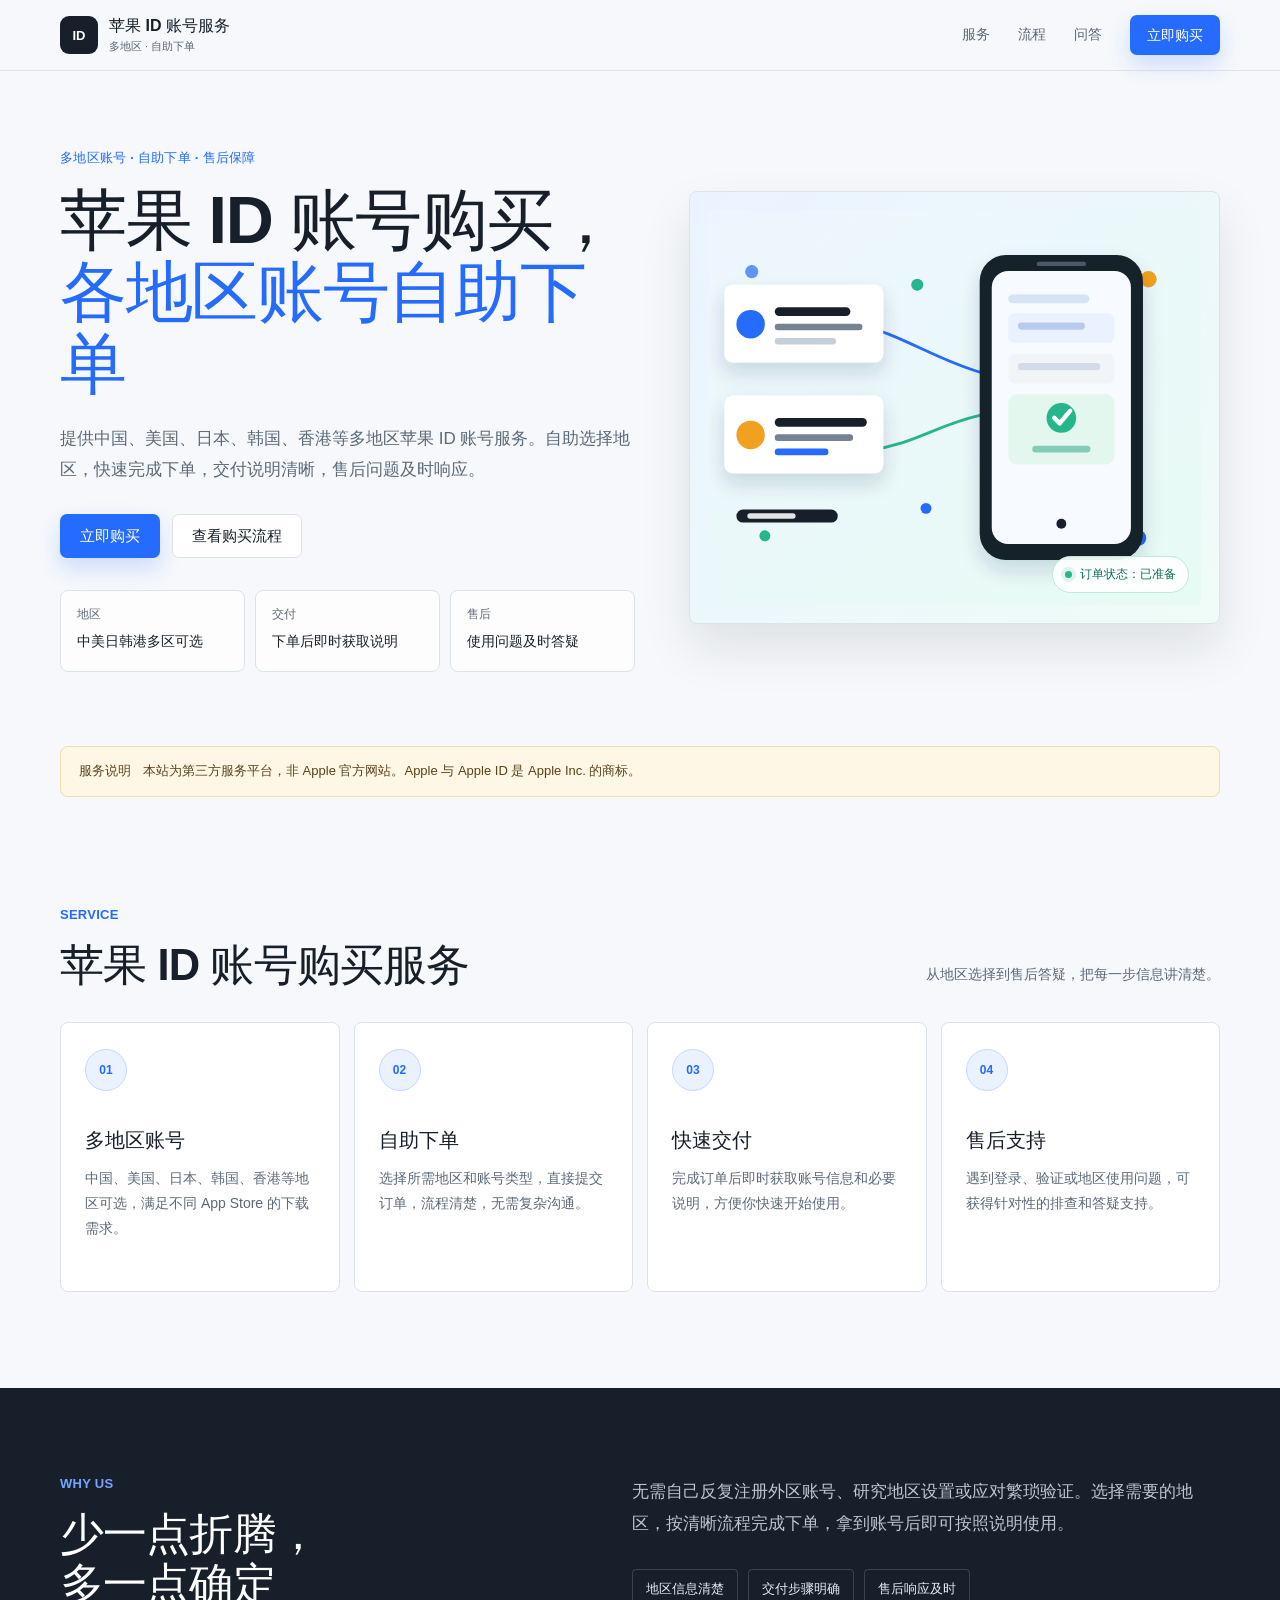
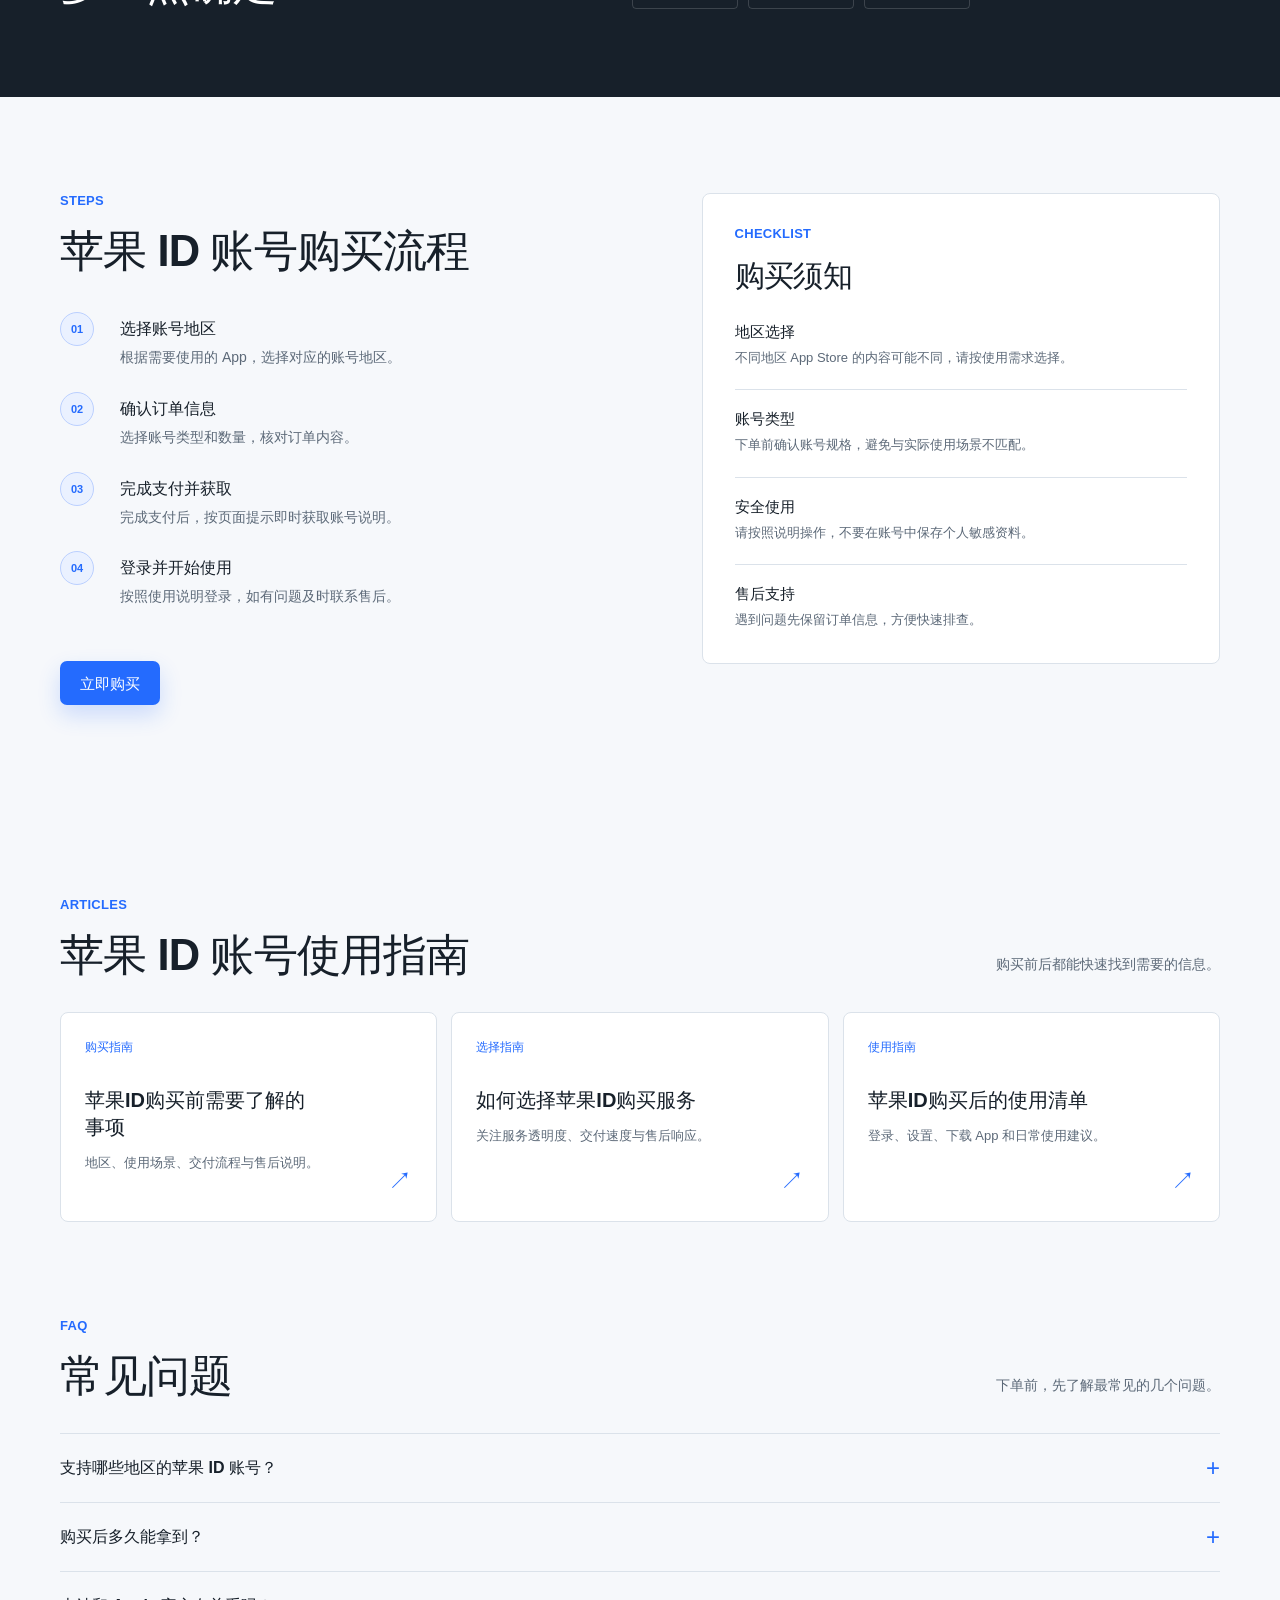
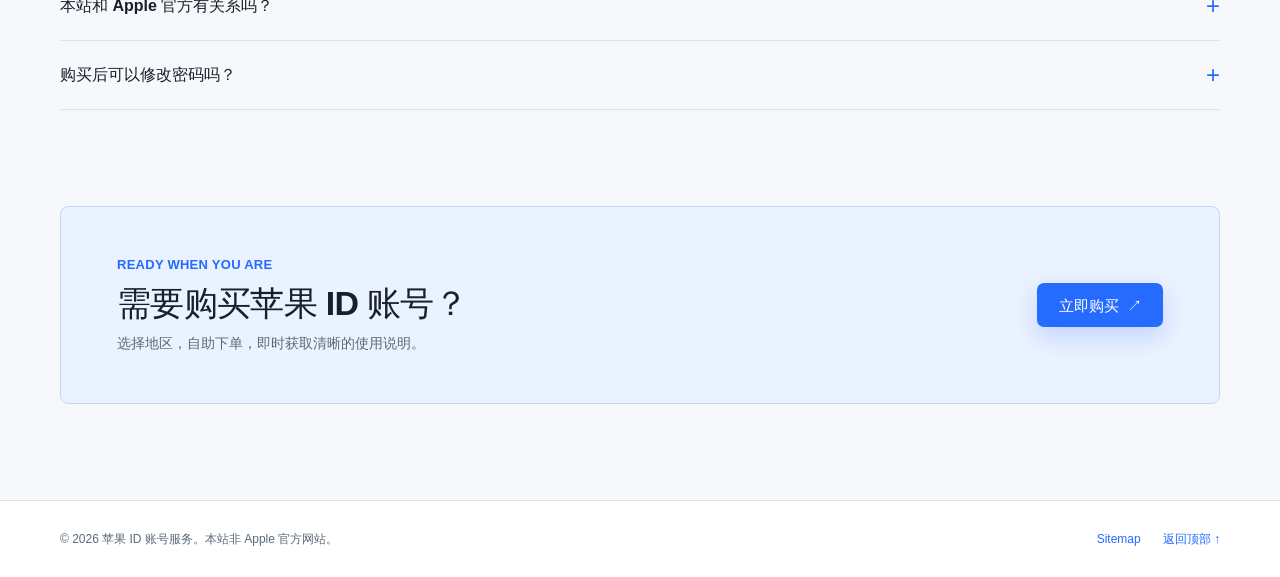
==== index.html @ 0e6da053 "Add files via upload" ====
<!doctype html>
<html lang="zh-CN">
  <head>
    <meta charset="utf-8">
    <meta name="viewport" content="width=device-width, initial-scale=1">
    <meta name="description" content="苹果ID账号购买服务，提供美国、日本、韩国、香港等国外苹果ID与 apple id 账号、IOS账号购买，支持多地区自助下单、快速交付与售后说明。">
    <meta name="subtitle" content="多地区国外苹果ID与IOS账号自助购买服务">
    <meta name="keywords" content="苹果ID账号, apple id, IOS账号, 购买, 国外苹果ID">
    <meta property="og:title" content="苹果ID账号购买">
    <meta property="og:description" content="多地区国外苹果ID与IOS账号自助购买服务，支持苹果ID账号购买、快速交付与售后说明。">
    <meta property="og:type" content="website">
    <meta name="theme-color" content="#f6f8fb">
    <title>苹果ID账号购买</title>
    <link rel="stylesheet" href="styles.css">
  </head>
  <body>
    <a class="skip-link" href="#main-content">跳转到主要内容</a>

    <header class="site-header">
      <div class="container header-inner">
        <a class="brand" href="./" aria-label="苹果 ID 账号服务首页">
          <span class="brand-mark" aria-hidden="true">ID</span>
          <span class="brand-copy">
            <strong>苹果 ID 账号服务</strong>
            <small>多地区 · 自助下单</small>
          </span>
        </a>
        <nav class="main-nav" aria-label="主导航">
          <a href="#service">服务</a>
          <a href="#guide">流程</a>
          <a href="#faq">问答</a>
          <a class="button button-small button-primary purchase-link" data-purchase-link href="https://example.com/">立即购买</a>
        </nav>
      </div>
    </header>

    <main id="main-content">
      <section class="hero container" aria-labelledby="hero-title">
        <div class="hero-copy">
          <p class="eyebrow">多地区账号 · 自助下单 · 售后保障</p>
          <h1 id="hero-title">苹果 ID 账号购买，<br><span>各地区账号自助下单</span></h1>
          <p class="hero-description">提供中国、美国、日本、韩国、香港等多地区苹果 ID 账号服务。自助选择地区，快速完成下单，交付说明清晰，售后问题及时响应。</p>
          <div class="hero-actions">
            <a class="button button-primary purchase-link" data-purchase-link href="https://example.com/">立即购买</a>
            <a class="button button-secondary" href="#guide">查看购买流程</a>
          </div>
          <dl class="hero-stats" aria-label="服务特点">
            <div>
              <dt>地区</dt>
              <dd>中美日韩港多区可选</dd>
            </div>
            <div>
              <dt>交付</dt>
              <dd>下单后即时获取说明</dd>
            </div>
            <div>
              <dt>售后</dt>
              <dd>使用问题及时答疑</dd>
            </div>
          </dl>
        </div>
        <div class="hero-visual" aria-label="地区选择与账号交付示意图" role="img">
          <img src="assets/hero-service.svg" alt="手机界面与多地区账号服务卡片示意图">
          <span class="visual-caption"><span class="status-dot"></span>订单状态：已准备</span>
        </div>
      </section>

      <div class="notice-wrap container">
        <p class="notice"><strong>服务说明</strong><span>本站为第三方服务平台，非 Apple 官方网站。Apple 与 Apple ID 是 Apple Inc. 的商标。</span></p>
      </div>

      <section class="section container" id="service" aria-labelledby="service-title">
        <div class="section-heading">
          <div>
            <p class="section-kicker">SERVICE</p>
            <h2 id="service-title">苹果 ID 账号购买服务</h2>
          </div>
          <p>从地区选择到售后答疑，把每一步信息讲清楚。</p>
        </div>
        <div class="service-grid">
          <article class="service-card">
            <div class="card-icon" aria-hidden="true">01</div>
            <h3>多地区账号</h3>
            <p>中国、美国、日本、韩国、香港等地区可选，满足不同 App Store 的下载需求。</p>
          </article>
          <article class="service-card">
            <div class="card-icon" aria-hidden="true">02</div>
            <h3>自助下单</h3>
            <p>选择所需地区和账号类型，直接提交订单，流程清楚，无需复杂沟通。</p>
          </article>
          <article class="service-card">
            <div class="card-icon" aria-hidden="true">03</div>
            <h3>快速交付</h3>
            <p>完成订单后即时获取账号信息和必要说明，方便你快速开始使用。</p>
          </article>
          <article class="service-card">
            <div class="card-icon" aria-hidden="true">04</div>
            <h3>售后支持</h3>
            <p>遇到登录、验证或地区使用问题，可获得针对性的排查和答疑支持。</p>
          </article>
        </div>
      </section>

      <section class="value-band" aria-labelledby="value-title">
        <div class="container value-grid">
          <div>
            <p class="section-kicker">WHY US</p>
            <h2 id="value-title">少一点折腾，<br>多一点确定</h2>
          </div>
          <div class="value-copy">
            <p>无需自己反复注册外区账号、研究地区设置或应对繁琐验证。选择需要的地区，按清晰流程完成下单，拿到账号后即可按照说明使用。</p>
            <div class="value-points">
              <span>地区信息清楚</span>
              <span>交付步骤明确</span>
              <span>售后响应及时</span>
            </div>
          </div>
        </div>
      </section>

      <section class="section container two-column" id="guide" aria-labelledby="guide-title">
        <div class="guide-content">
          <p class="section-kicker">STEPS</p>
          <h2 id="guide-title">苹果 ID 账号购买流程</h2>
          <ol class="steps-list">
            <li><span>01</span><div><strong>选择账号地区</strong><p>根据需要使用的 App，选择对应的账号地区。</p></div></li>
            <li><span>02</span><div><strong>确认订单信息</strong><p>选择账号类型和数量，核对订单内容。</p></div></li>
            <li><span>03</span><div><strong>完成支付并获取</strong><p>完成支付后，按页面提示即时获取账号说明。</p></div></li>
            <li><span>04</span><div><strong>登录并开始使用</strong><p>按照使用说明登录，如有问题及时联系售后。</p></div></li>
          </ol>
          <a class="button button-primary purchase-link" data-purchase-link href="https://example.com/">立即购买</a>
        </div>
        <aside class="info-panel" aria-labelledby="notice-title">
          <p class="section-kicker">CHECKLIST</p>
          <h2 id="notice-title">购买须知</h2>
          <ul class="checklist">
            <li><strong>地区选择</strong><span>不同地区 App Store 的内容可能不同，请按使用需求选择。</span></li>
            <li><strong>账号类型</strong><span>下单前确认账号规格，避免与实际使用场景不匹配。</span></li>
            <li><strong>安全使用</strong><span>请按照说明操作，不要在账号中保存个人敏感资料。</span></li>
            <li><strong>售后支持</strong><span>遇到问题先保留订单信息，方便快速排查。</span></li>
          </ul>
        </aside>
      </section>

      <section class="section container" aria-labelledby="articles-title">
        <div class="section-heading compact-heading">
          <div>
            <p class="section-kicker">ARTICLES</p>
            <h2 id="articles-title">苹果 ID 账号使用指南</h2>
          </div>
          <p>购买前后都能快速找到需要的信息。</p>
        </div>
        <div class="article-grid">
          <a class="article-card" href="articles/apple-id-buying-guide.html"><span>购买指南</span><h3>苹果ID购买前需要了解的事项</h3><p>地区、使用场景、交付流程与售后说明。</p><b aria-hidden="true">↗</b></a>
          <a class="article-card" href="articles/how-to-choose-apple-id-service.html"><span>选择指南</span><h3>如何选择苹果ID购买服务</h3><p>关注服务透明度、交付速度与售后响应。</p><b aria-hidden="true">↗</b></a>
          <a class="article-card" href="articles/apple-id-after-purchase-checklist.html"><span>使用指南</span><h3>苹果ID购买后的使用清单</h3><p>登录、设置、下载 App 和日常使用建议。</p><b aria-hidden="true">↗</b></a>
        </div>
      </section>

      <section class="section container faq-section" id="faq" aria-labelledby="faq-title">
        <div class="section-heading compact-heading">
          <div>
            <p class="section-kicker">FAQ</p>
            <h2 id="faq-title">常见问题</h2>
          </div>
          <p>下单前，先了解最常见的几个问题。</p>
        </div>
        <div class="faq-list">
          <details><summary>支持哪些地区的苹果 ID 账号？<span aria-hidden="true">+</span></summary><p>首版服务覆盖中国、美国、日本、韩国、香港等常见地区，具体可选项以购买页面为准。</p></details>
          <details><summary>购买后多久能拿到？<span aria-hidden="true">+</span></summary><p>完成订单后会按页面提示即时获取账号信息和使用说明。</p></details>
          <details><summary>本站和 Apple 官方有关系吗？<span aria-hidden="true">+</span></summary><p>本站是独立的第三方服务平台，与 Apple Inc. 没有隶属、授权或合作关系。</p></details>
          <details><summary>购买后可以修改密码吗？<span aria-hidden="true">+</span></summary><p>请先查看订单附带的使用说明；涉及账号安全的操作建议在确认规则后进行。</p></details>
        </div>
      </section>

      <section class="cta-section container" aria-labelledby="cta-title">
        <div>
          <p class="section-kicker">READY WHEN YOU ARE</p>
          <h2 id="cta-title">需要购买苹果 ID 账号？</h2>
          <p>选择地区，自助下单，即时获取清晰的使用说明。</p>
        </div>
        <a class="button button-primary purchase-link" data-purchase-link href="https://example.com/">立即购买 <span aria-hidden="true">↗</span></a>
      </section>
    </main>

    <footer class="site-footer">
      <div class="container footer-inner">
        <p>© 2026 苹果 ID 账号服务。本站非 Apple 官方网站。</p>
        <div class="footer-links">
          <a href="sitemap.xml" target="_blank" rel="noopener noreferrer">Sitemap</a>
          <a href="#main-content">返回顶部 ↑</a>
        </div>
      </div>
    </footer>

    <script src="script.js" defer></script>
  </body>
</html>
---- styles.css ----
:root {
  --ink: #17202a;
  --muted: #5c6978;
  --soft: #f6f8fb;
  --paper: #ffffff;
  --line: #dbe2ea;
  --blue: #246bfe;
  --blue-dark: #1655db;
  --blue-soft: #eaf1ff;
  --green: #25b78b;
  --gold-soft: #fff7e6;
  --max-width: 1160px;
  --radius: 8px;
  color: var(--ink);
  background: var(--soft);
  font-family: "PingFang SC", "Microsoft YaHei", "Noto Sans CJK SC", Arial, sans-serif;
  font-synthesis: none;
  text-rendering: optimizeLegibility;
}

* { box-sizing: border-box; }
html { scroll-behavior: smooth; }
body { margin: 0; min-width: 320px; background: var(--soft); }
body, button, a { -webkit-font-smoothing: antialiased; }
a { color: inherit; text-decoration: none; }
img { display: block; max-width: 100%; }
.container { width: min(calc(100% - 48px), var(--max-width)); margin-inline: auto; }
.skip-link { position: fixed; left: 16px; top: -60px; z-index: 20; padding: 10px 14px; color: #fff; background: var(--ink); border-radius: 4px; }
.skip-link:focus { top: 16px; }

.site-header { position: sticky; top: 0; z-index: 10; border-bottom: 1px solid rgba(219, 226, 234, .86); background: rgba(246, 248, 251, .92); backdrop-filter: blur(12px); }
.header-inner { display: flex; min-height: 70px; align-items: center; justify-content: space-between; gap: 28px; }
.brand { display: inline-flex; align-items: center; gap: 11px; }
.brand-mark { display: grid; width: 38px; height: 38px; place-items: center; color: #fff; background: var(--ink); border-radius: 9px; font-size: 13px; font-weight: 800; letter-spacing: 0; }
.brand-copy { display: grid; gap: 2px; }
.brand-copy strong { font-size: 16px; letter-spacing: 0; }
.brand-copy small { color: var(--muted); font-size: 11px; }
.main-nav { display: flex; align-items: center; gap: 28px; color: var(--muted); font-size: 14px; }
.main-nav a:not(.button) { transition: color .2s ease; }
.main-nav a:not(.button):hover, .main-nav a:not(.button):focus-visible { color: var(--blue); }

.button { display: inline-flex; min-height: 44px; align-items: center; justify-content: center; gap: 8px; padding: 0 19px; border: 1px solid transparent; border-radius: 7px; font-size: 15px; font-weight: 700; line-height: 1; transition: transform .2s ease, background .2s ease, box-shadow .2s ease; }
.button:hover { transform: translateY(-2px); }
.button:focus-visible, a:focus-visible, summary:focus-visible { outline: 3px solid rgba(36, 107, 254, .32); outline-offset: 3px; }
.button-primary { color: #fff; background: var(--blue); box-shadow: 0 10px 22px rgba(36, 107, 254, .2); }
.button-primary:hover { background: var(--blue-dark); box-shadow: 0 12px 24px rgba(36, 107, 254, .28); }
.button-secondary { color: var(--ink); border-color: var(--line); background: var(--paper); }
.button-secondary:hover { border-color: #b9c6d6; background: #fbfcfe; }
.button-small { min-height: 40px; padding-inline: 16px; font-size: 14px; }

.hero { display: grid; min-height: 675px; grid-template-columns: minmax(0, 1.04fr) minmax(420px, .96fr); align-items: center; gap: 54px; padding-top: 70px; padding-bottom: 72px; }
.hero-copy { padding-top: 6px; }
.eyebrow, .section-kicker { margin: 0 0 18px; color: var(--blue); font-size: 13px; font-weight: 800; letter-spacing: .02em; }
h1, h2, h3, p { margin-top: 0; }
h1 { max-width: 650px; margin-bottom: 22px; font-size: clamp(42px, 5.2vw, 70px); letter-spacing: -.02em; line-height: 1.08; }
h1 span { color: var(--blue); }
.hero-description { max-width: 590px; margin-bottom: 28px; color: var(--muted); font-size: 17px; line-height: 1.85; }
.hero-actions { display: flex; flex-wrap: wrap; gap: 12px; margin-bottom: 32px; }
.hero-stats { display: grid; grid-template-columns: repeat(3, minmax(0, 1fr)); gap: 10px; margin: 0; }
.hero-stats > div { min-height: 82px; padding: 15px 16px; border: 1px solid var(--line); border-radius: var(--radius); background: rgba(255,255,255,.8); }
.hero-stats dt { margin-bottom: 8px; color: var(--muted); font-size: 12px; }
.hero-stats dd { margin: 0; font-size: 14px; font-weight: 700; line-height: 1.45; }
.hero-visual { position: relative; align-self: center; padding: 18px; border: 1px solid var(--line); border-radius: var(--radius); background: linear-gradient(135deg, #eaf3ff, #effcf7); box-shadow: 0 24px 50px rgba(23, 32, 42, .1); }
.hero-visual img { width: 100%; aspect-ratio: 1.25; object-fit: cover; border-radius: 4px; }
.visual-caption { position: absolute; right: 30px; bottom: 30px; display: inline-flex; align-items: center; gap: 8px; padding: 9px 12px; color: #0d6d55; border: 1px solid #bde9d9; border-radius: 999px; background: rgba(255,255,255,.92); font-size: 12px; font-weight: 700; }
.status-dot { width: 7px; height: 7px; border-radius: 50%; background: var(--green); box-shadow: 0 0 0 4px rgba(37,183,139,.14); }

.notice-wrap { padding-bottom: 14px; }
.notice { display: flex; align-items: center; gap: 12px; margin: 0; padding: 14px 18px; color: #59431a; border: 1px solid #f1dcae; border-radius: var(--radius); background: var(--gold-soft); font-size: 13px; line-height: 1.6; }
.notice strong { white-space: nowrap; }
.section { padding-top: 96px; padding-bottom: 96px; }
.section-heading { display: flex; align-items: end; justify-content: space-between; gap: 40px; margin-bottom: 32px; }
.section-heading h2, .two-column h2, .cta-section h2, .value-grid h2 { margin: 0; font-size: clamp(30px, 3.4vw, 46px); letter-spacing: -.02em; line-height: 1.15; }
.section-heading > p { max-width: 300px; margin: 0 0 3px; color: var(--muted); font-size: 14px; line-height: 1.8; text-align: right; }
.service-grid { display: grid; grid-template-columns: repeat(4, minmax(0, 1fr)); gap: 14px; }
.service-card { position: relative; min-height: 270px; padding: 26px 24px 24px; border: 1px solid var(--line); border-radius: var(--radius); background: var(--paper); transition: transform .2s ease, box-shadow .2s ease; }
.service-card:hover { transform: translateY(-4px); box-shadow: 0 14px 28px rgba(23, 32, 42, .08); }
.card-icon { display: grid; width: 42px; height: 42px; margin-bottom: 36px; place-items: center; color: var(--blue); border: 1px solid #c7d8ff; border-radius: 50%; background: var(--blue-soft); font-size: 12px; font-weight: 800; }
.service-card h3 { margin-bottom: 12px; font-size: 20px; }
.service-card p { margin: 0; color: var(--muted); font-size: 14px; line-height: 1.8; }

.value-band { color: #fff; background: var(--ink); }
.value-grid { display: grid; grid-template-columns: .9fr 1.1fr; align-items: center; gap: 90px; padding-top: 88px; padding-bottom: 88px; }
.value-grid .section-kicker { color: #77a4ff; }
.value-grid h2 { color: #fff; }
.value-copy > p { max-width: 590px; margin-bottom: 28px; color: #bcc6d2; font-size: 17px; line-height: 1.9; }
.value-points { display: flex; flex-wrap: wrap; gap: 10px; }
.value-points span { padding: 10px 13px; border: 1px solid rgba(255,255,255,.16); border-radius: 4px; color: #e7edf5; font-size: 13px; }
.two-column { display: grid; grid-template-columns: 1.04fr .96fr; gap: 80px; align-items: start; }
.steps-list { display: grid; gap: 0; margin: 36px 0 30px; padding: 0; list-style: none; }
.steps-list li { display: grid; grid-template-columns: 44px 1fr; gap: 16px; padding: 0 0 22px; }
.steps-list li > span { display: grid; width: 34px; height: 34px; place-items: center; color: var(--blue); border: 1px solid #bbd0ff; border-radius: 50%; background: var(--blue-soft); font-size: 11px; font-weight: 800; }
.steps-list strong { display: block; margin: 7px 0 6px; font-size: 16px; }
.steps-list p { margin: 0; color: var(--muted); font-size: 14px; line-height: 1.7; }
.info-panel { padding: 32px; border: 1px solid var(--line); border-radius: var(--radius); background: var(--paper); }
.info-panel h2 { font-size: 30px; }
.checklist { display: grid; gap: 20px; margin: 30px 0 0; padding: 0; list-style: none; }
.checklist li { display: grid; gap: 5px; padding-bottom: 20px; border-bottom: 1px solid var(--line); }
.checklist li:last-child { padding-bottom: 0; border-bottom: 0; }
.checklist strong { font-size: 15px; }
.checklist span { color: var(--muted); font-size: 13px; line-height: 1.7; }
.compact-heading { align-items: end; }
.article-grid { display: grid; grid-template-columns: repeat(3, minmax(0, 1fr)); gap: 14px; }
.article-card { position: relative; min-height: 210px; padding: 24px; border: 1px solid var(--line); border-radius: var(--radius); background: var(--paper); transition: border-color .2s ease, transform .2s ease; }
.article-card:hover { transform: translateY(-3px); border-color: #a8c2fb; }
.article-card > span { color: var(--blue); font-size: 12px; font-weight: 800; }
.article-card h3 { max-width: 230px; margin: 31px 0 11px; font-size: 20px; line-height: 1.35; }
.article-card p { max-width: 250px; margin: 0; color: var(--muted); font-size: 13px; line-height: 1.7; }
.article-card b { position: absolute; right: 24px; bottom: 24px; color: var(--blue); font-size: 24px; font-weight: 400; }
.faq-section { padding-top: 0; }
.faq-list { border-top: 1px solid var(--line); }
details { border-bottom: 1px solid var(--line); }
summary { display: flex; min-height: 68px; align-items: center; justify-content: space-between; gap: 24px; cursor: pointer; list-style: none; font-size: 16px; font-weight: 700; }
summary::-webkit-details-marker { display: none; }
summary span { color: var(--blue); font-size: 24px; font-weight: 400; transition: transform .2s ease; }
details[open] summary span { transform: rotate(45deg); }
details p { max-width: 720px; margin: -4px 44px 22px 0; color: var(--muted); font-size: 14px; line-height: 1.8; }
.cta-section { display: flex; align-items: center; justify-content: space-between; gap: 32px; margin-bottom: 96px; padding: 50px 56px; border: 1px solid #c6d7ff; border-radius: var(--radius); background: var(--blue-soft); }
.cta-section .section-kicker { margin-bottom: 12px; }
.cta-section h2 { margin-bottom: 12px; font-size: 34px; }
.cta-section p:last-child { margin: 0; color: var(--muted); font-size: 14px; }
.cta-section .button { min-width: 126px; }
.site-footer { border-top: 1px solid var(--line); background: #fff; }
.footer-inner { display: flex; min-height: 76px; align-items: center; justify-content: space-between; gap: 20px; color: var(--muted); font-size: 12px; }
.footer-inner p { margin: 0; }
.footer-links { display: flex; align-items: center; gap: 22px; }
.footer-inner a { color: var(--blue); }

.article-page main { padding-bottom: 96px; }
.article-hero { padding: 92px 0 52px; border-bottom: 1px solid var(--line); }
.article-hero h1 { max-width: 780px; margin-bottom: 18px; font-size: clamp(36px, 5vw, 62px); }
.article-meta { margin: 0; color: var(--muted); font-size: 14px; }
.article-body { width: min(100%, 780px); margin: 0 auto; padding-top: 58px; }
.article-body h2 { margin: 42px 0 14px; font-size: 27px; line-height: 1.3; }
.article-body h2:first-child { margin-top: 0; }
.article-body p, .article-body li { color: var(--muted); font-size: 16px; line-height: 1.95; }
.article-body ul, .article-body ol { display: grid; gap: 10px; margin: 0 0 26px; padding-left: 24px; }
.article-body strong { color: var(--ink); }
.article-callout { margin: 32px 0; padding: 22px 24px; border-left: 3px solid var(--blue); background: var(--blue-soft); }
.article-callout p { margin: 0; font-size: 14px; }
.article-back { margin-top: 42px; }

@media (max-width: 960px) {
  .hero { grid-template-columns: 1fr; gap: 36px; padding-top: 54px; }
  .hero-copy { max-width: 720px; }
  .hero-visual { width: min(100%, 650px); }
  .service-grid { grid-template-columns: repeat(2, minmax(0, 1fr)); }
  .value-grid, .two-column { gap: 44px; }
}

@media (max-width: 640px) {
  .container { width: min(calc(100% - 36px), var(--max-width)); }
  .header-inner { min-height: 126px; align-items: flex-start; flex-direction: column; gap: 14px; padding-top: 15px; padding-bottom: 12px; }
  .main-nav { width: 100%; justify-content: space-between; gap: 10px; font-size: 13px; }
  .main-nav .button-small { min-height: 40px; padding-inline: 15px; }
  .brand-copy small { display: none; }
  .hero { min-height: 0; gap: 34px; padding-top: 38px; padding-bottom: 44px; }
  .eyebrow { margin-bottom: 16px; font-size: 12px; }
  h1 { margin-bottom: 20px; font-size: clamp(34px, 10vw, 48px); line-height: 1.15; }
  .hero-description { margin-bottom: 24px; font-size: 15px; line-height: 1.85; }
  .hero-actions { display: grid; gap: 10px; margin-bottom: 30px; }
  .hero-actions .button { width: 100%; }
  .hero-stats { grid-template-columns: 1fr; gap: 9px; }
  .hero-stats > div { min-height: 76px; }
  .hero-visual { order: 2; padding: 10px; }
  .visual-caption { right: 20px; bottom: 20px; font-size: 11px; }
  .notice { align-items: flex-start; flex-direction: column; gap: 4px; padding: 13px 15px; }
  .section { padding-top: 68px; padding-bottom: 68px; }
  .section-heading { align-items: flex-start; flex-direction: column; gap: 12px; margin-bottom: 24px; }
  .section-heading > p { margin: 0; text-align: left; }
  .section-heading h2, .two-column h2, .cta-section h2, .value-grid h2 { font-size: 32px; }
  .service-grid, .article-grid { grid-template-columns: 1fr; }
  .service-card { min-height: 0; padding: 23px 20px 22px; }
  .card-icon { margin-bottom: 25px; }
  .value-grid, .two-column { grid-template-columns: 1fr; gap: 40px; padding-top: 68px; padding-bottom: 68px; }
  .value-copy > p { font-size: 15px; }
  .two-column { padding-top: 68px; }
  .info-panel { padding: 25px 20px; }
  .article-card { min-height: 184px; }
  .faq-section { padding-top: 0; }
  summary { min-height: 64px; font-size: 15px; }
  details p { margin-right: 30px; }
  .cta-section { align-items: flex-start; flex-direction: column; margin-bottom: 68px; padding: 30px 22px; }
  .cta-section h2 { font-size: 29px; }
  .cta-section .button { width: 100%; }
  .footer-inner { align-items: flex-start; flex-direction: column; justify-content: center; padding-top: 18px; padding-bottom: 18px; }
  .footer-links { width: 100%; justify-content: space-between; }
  .article-hero { padding: 54px 0 34px; }
  .article-page main { padding-bottom: 68px; }
  .article-body { padding-top: 38px; }
  .article-body h2 { font-size: 24px; }
  .article-body p, .article-body li { font-size: 15px; }
}

@media (prefers-reduced-motion: reduce) {
  html { scroll-behavior: auto; }
  *, *::before, *::after { transition-duration: .01ms !important; animation-duration: .01ms !important; }
}
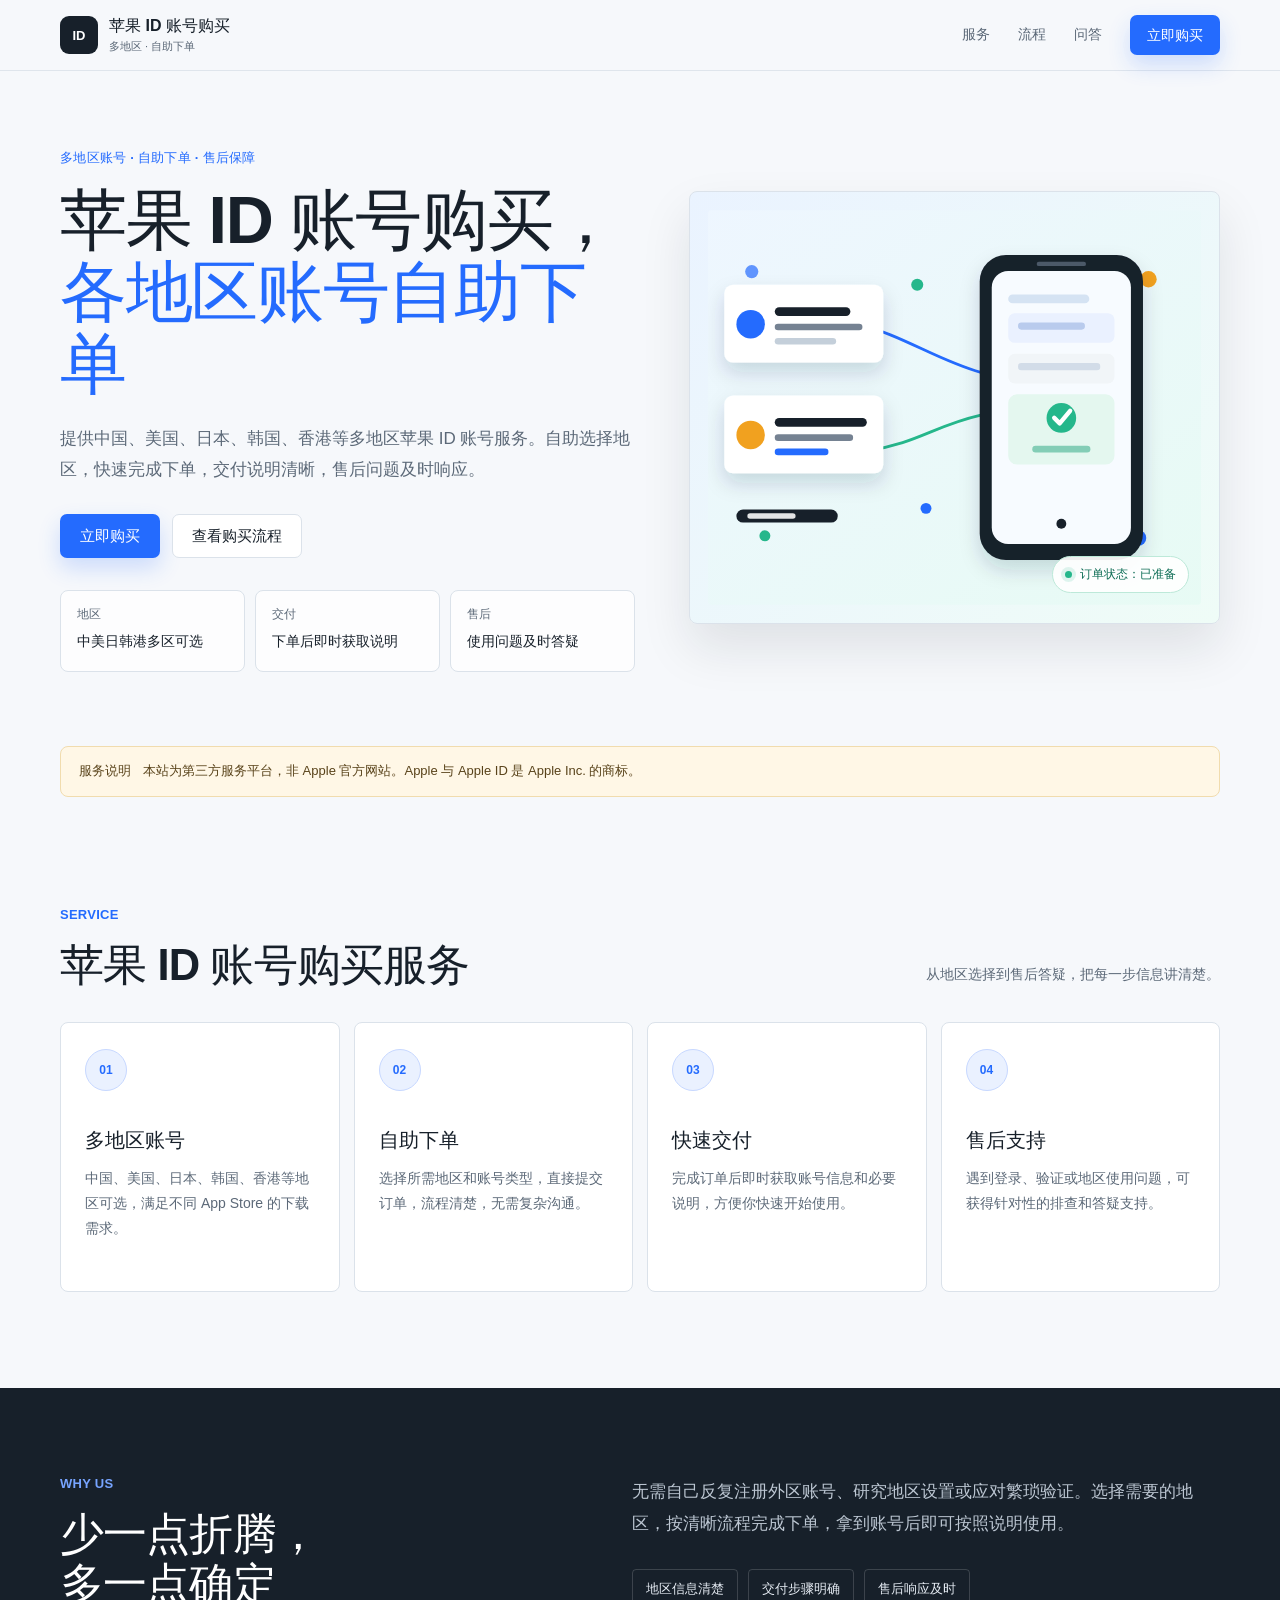
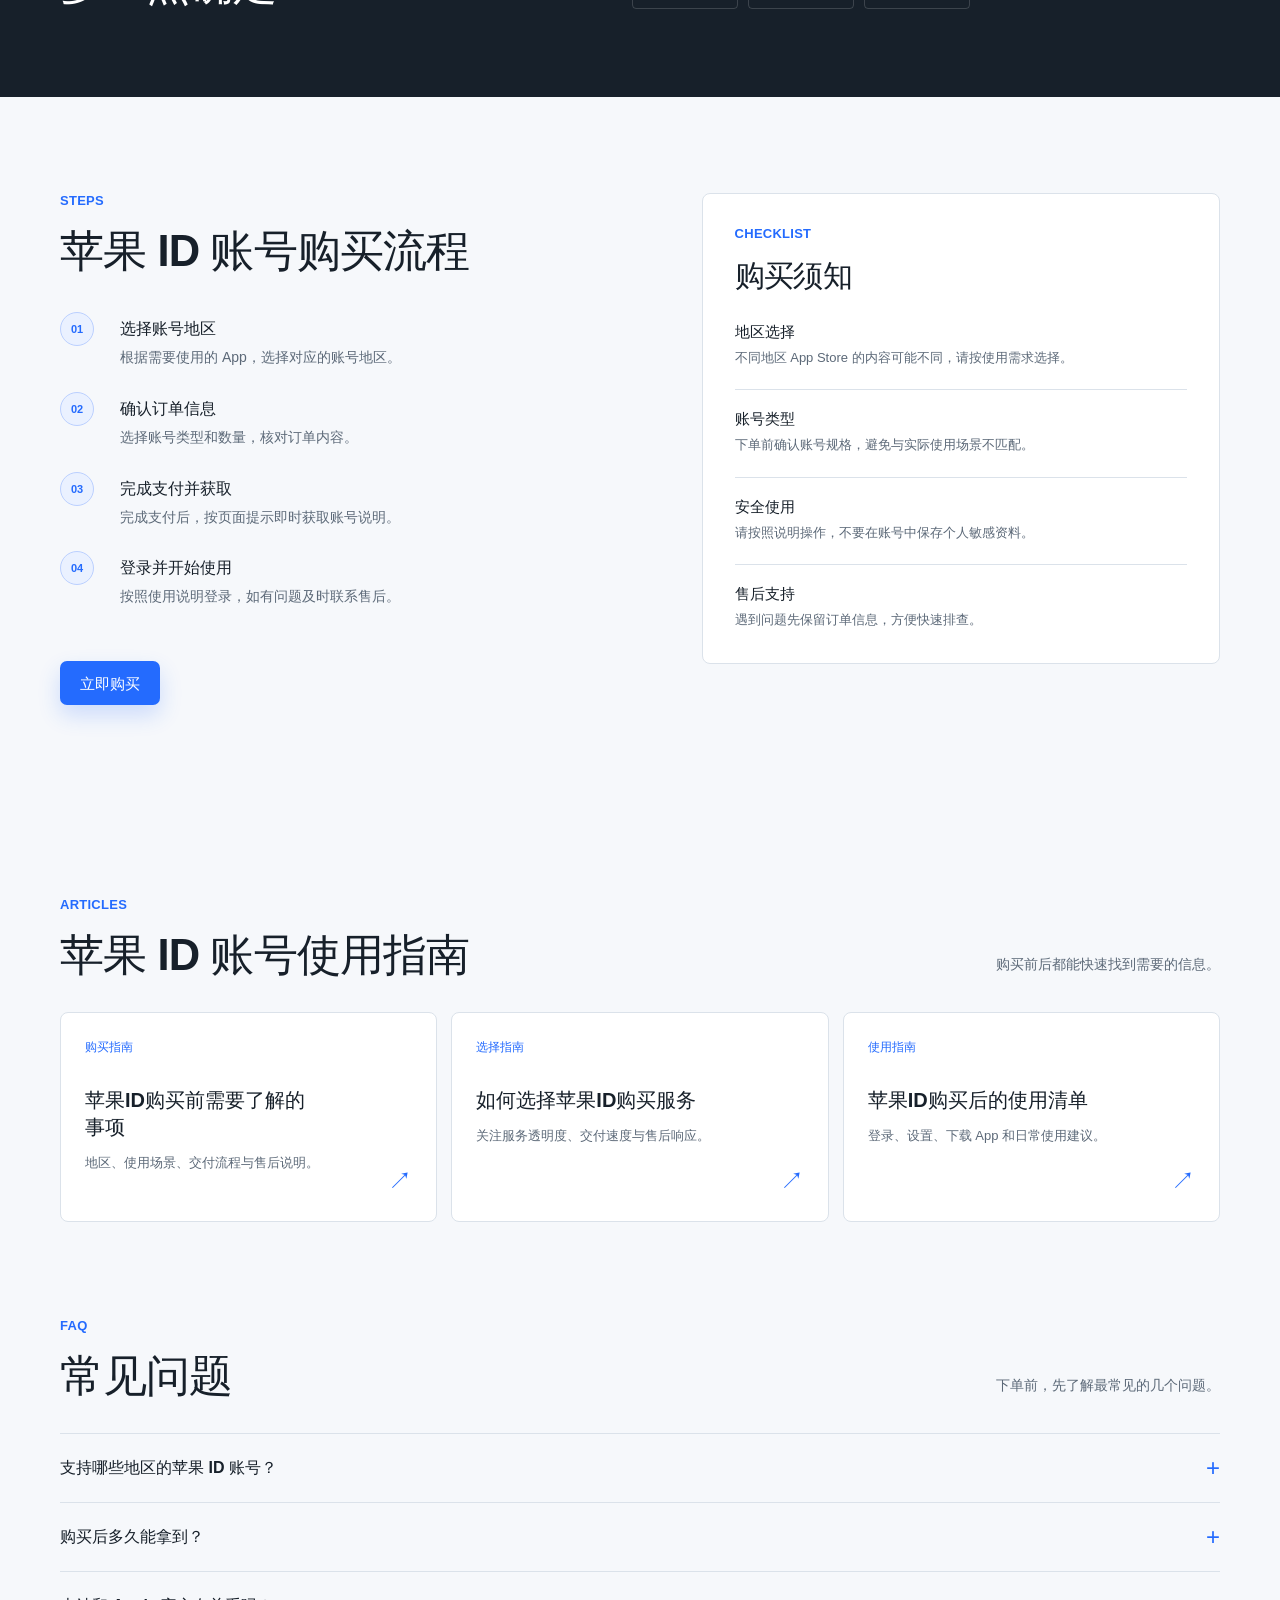
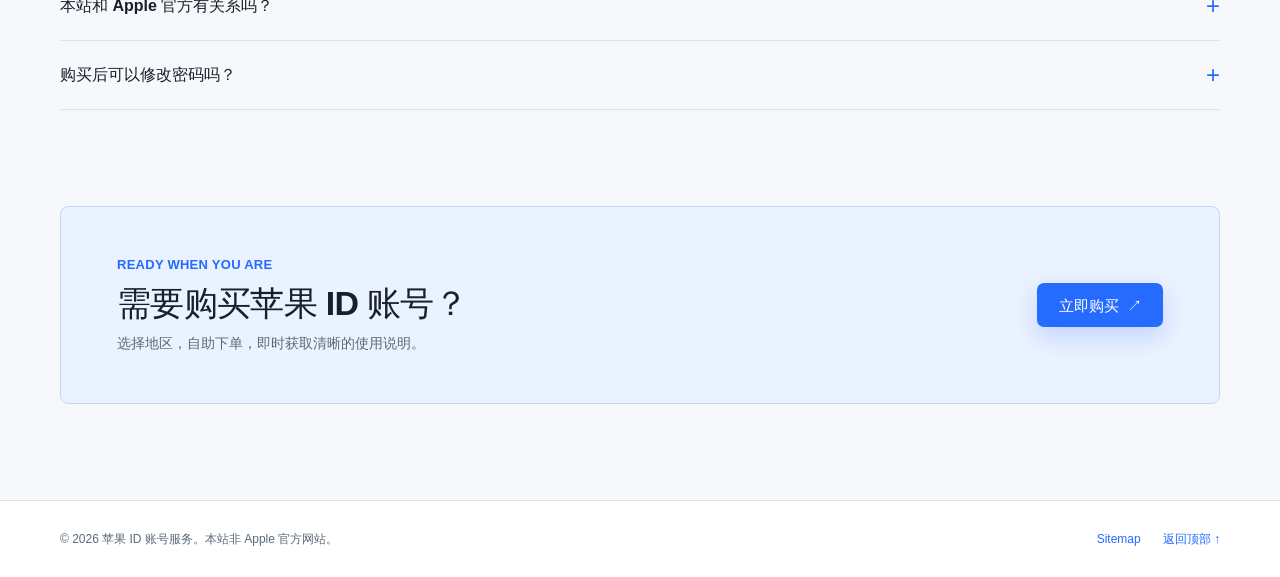
==== commit 185ba9ab: "Update index.html" ====
--- a/index.html
+++ b/index.html
@@ -6,7 +6,7 @@
     <meta name="description" content="苹果ID账号购买服务，提供美国、日本、韩国、香港等国外苹果ID与 apple id 账号、IOS账号购买，支持多地区自助下单、快速交付与售后说明。">
     <meta name="subtitle" content="多地区国外苹果ID与IOS账号自助购买服务">
     <meta name="keywords" content="苹果ID账号, apple id, IOS账号, 购买, 国外苹果ID">
-    <meta property="og:title" content="苹果ID账号购买">
+    <meta property="og:title" content="苹果ID账号购买 - 各地区苹果ID自助下单 | 安全售后保障">
     <meta property="og:description" content="多地区国外苹果ID与IOS账号自助购买服务，支持苹果ID账号购买、快速交付与售后说明。">
     <meta property="og:type" content="website">
     <meta name="theme-color" content="#f6f8fb">
@@ -18,10 +18,10 @@
 
     <header class="site-header">
       <div class="container header-inner">
-        <a class="brand" href="./" aria-label="苹果 ID 账号服务首页">
+        <a class="brand" href="./" aria-label="苹果 ID 账号购买首页">
           <span class="brand-mark" aria-hidden="true">ID</span>
           <span class="brand-copy">
-            <strong>苹果 ID 账号服务</strong>
+            <strong>苹果 ID 账号购买</strong>
             <small>多地区 · 自助下单</small>
           </span>
         </a>
@@ -29,7 +29,7 @@
           <a href="#service">服务</a>
           <a href="#guide">流程</a>
           <a href="#faq">问答</a>
-          <a class="button button-small button-primary purchase-link" data-purchase-link href="https://example.com/">立即购买</a>
+          <a class="button button-small button-primary purchase-link" data-purchase-link href="https://www.wcfaka.com/links/9208B80D">立即购买</a>
         </nav>
       </div>
     </header>
@@ -41,7 +41,7 @@
           <h1 id="hero-title">苹果 ID 账号购买，<br><span>各地区账号自助下单</span></h1>
           <p class="hero-description">提供中国、美国、日本、韩国、香港等多地区苹果 ID 账号服务。自助选择地区，快速完成下单，交付说明清晰，售后问题及时响应。</p>
           <div class="hero-actions">
-            <a class="button button-primary purchase-link" data-purchase-link href="https://example.com/">立即购买</a>
+            <a class="button button-primary purchase-link" data-purchase-link href="https://www.wcfaka.com/links/9208B80D">立即购买</a>
             <a class="button button-secondary" href="#guide">查看购买流程</a>
           </div>
           <dl class="hero-stats" aria-label="服务特点">
@@ -128,7 +128,7 @@
             <li><span>03</span><div><strong>完成支付并获取</strong><p>完成支付后，按页面提示即时获取账号说明。</p></div></li>
             <li><span>04</span><div><strong>登录并开始使用</strong><p>按照使用说明登录，如有问题及时联系售后。</p></div></li>
           </ol>
-          <a class="button button-primary purchase-link" data-purchase-link href="https://example.com/">立即购买</a>
+          <a class="button button-primary purchase-link" data-purchase-link href="https://www.wcfaka.com/links/9208B80D">立即购买</a>
         </div>
         <aside class="info-panel" aria-labelledby="notice-title">
           <p class="section-kicker">CHECKLIST</p>
@@ -179,7 +179,7 @@
           <h2 id="cta-title">需要购买苹果 ID 账号？</h2>
           <p>选择地区，自助下单，即时获取清晰的使用说明。</p>
         </div>
-        <a class="button button-primary purchase-link" data-purchase-link href="https://example.com/">立即购买 <span aria-hidden="true">↗</span></a>
+        <a class="button button-primary purchase-link" data-purchase-link href="https://www.wcfaka.com/links/9208B80D">立即购买 <span aria-hidden="true">↗</span></a>
       </section>
     </main>
 
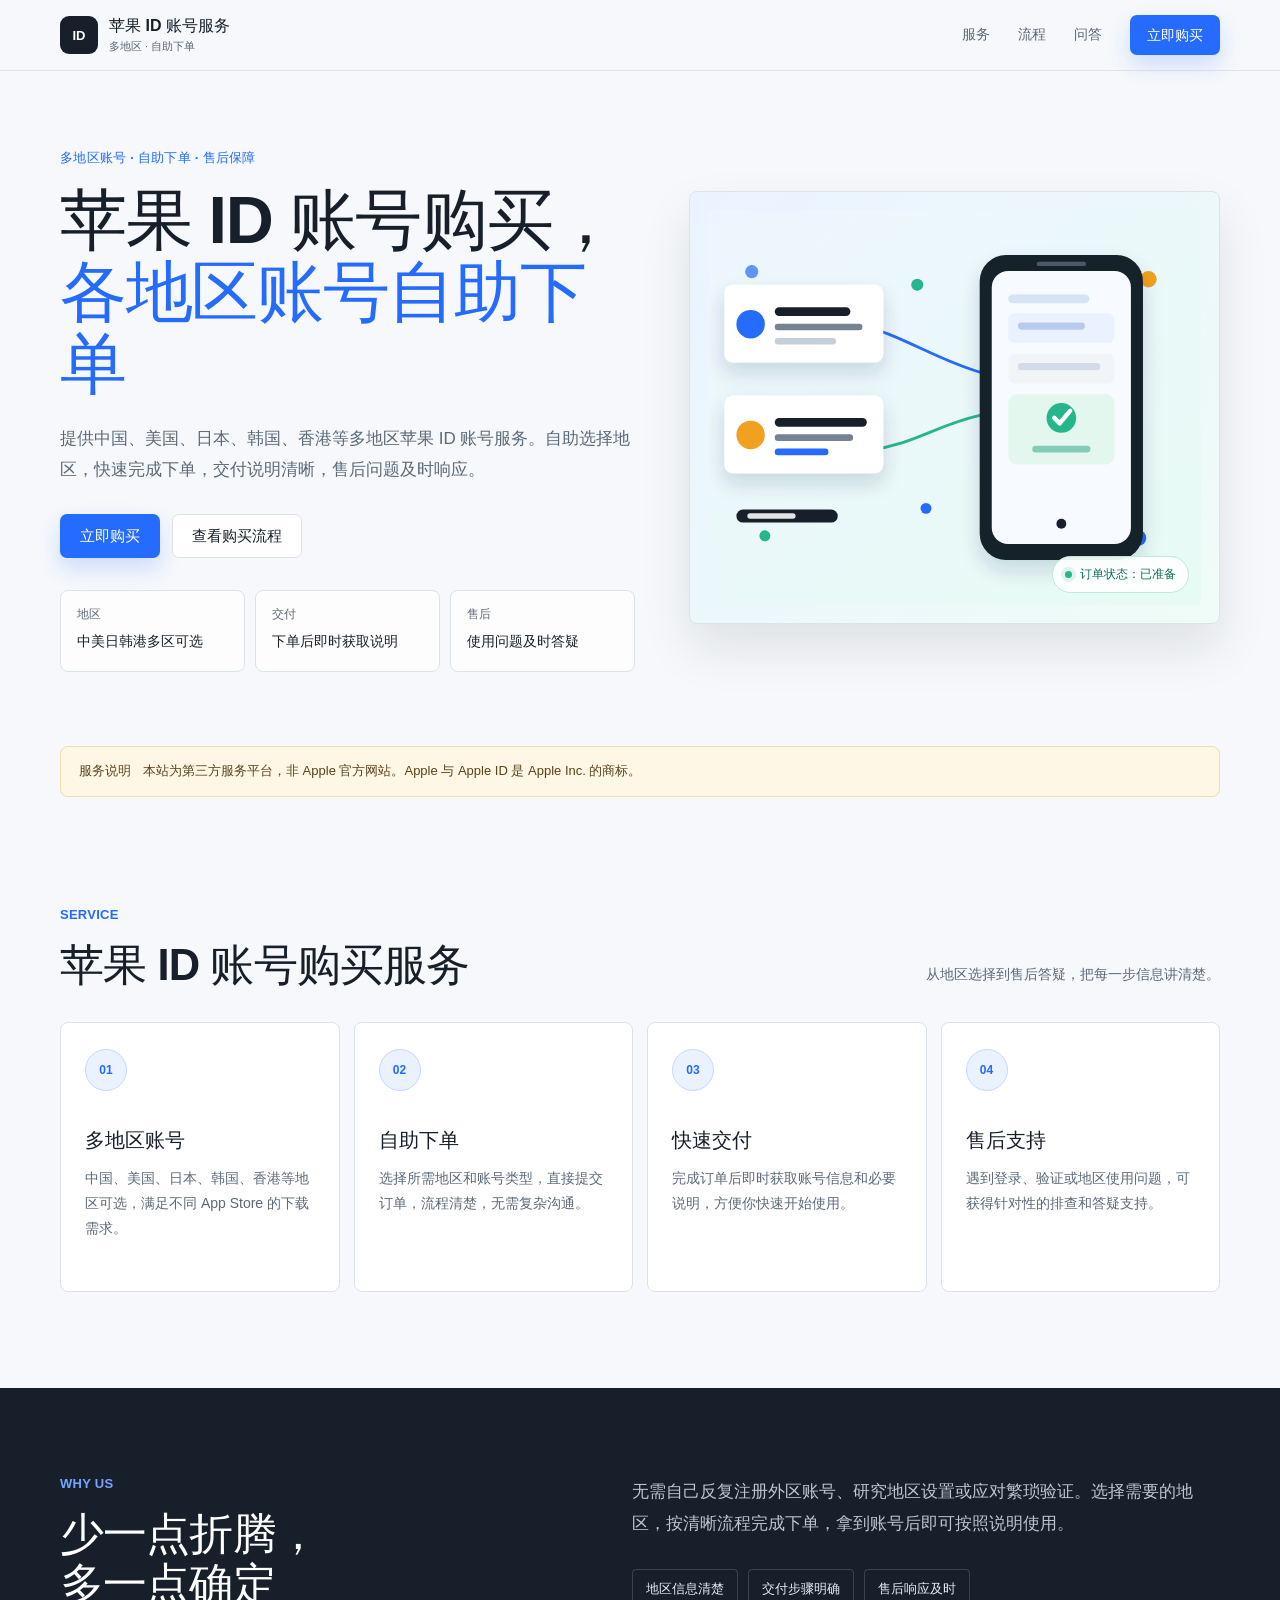
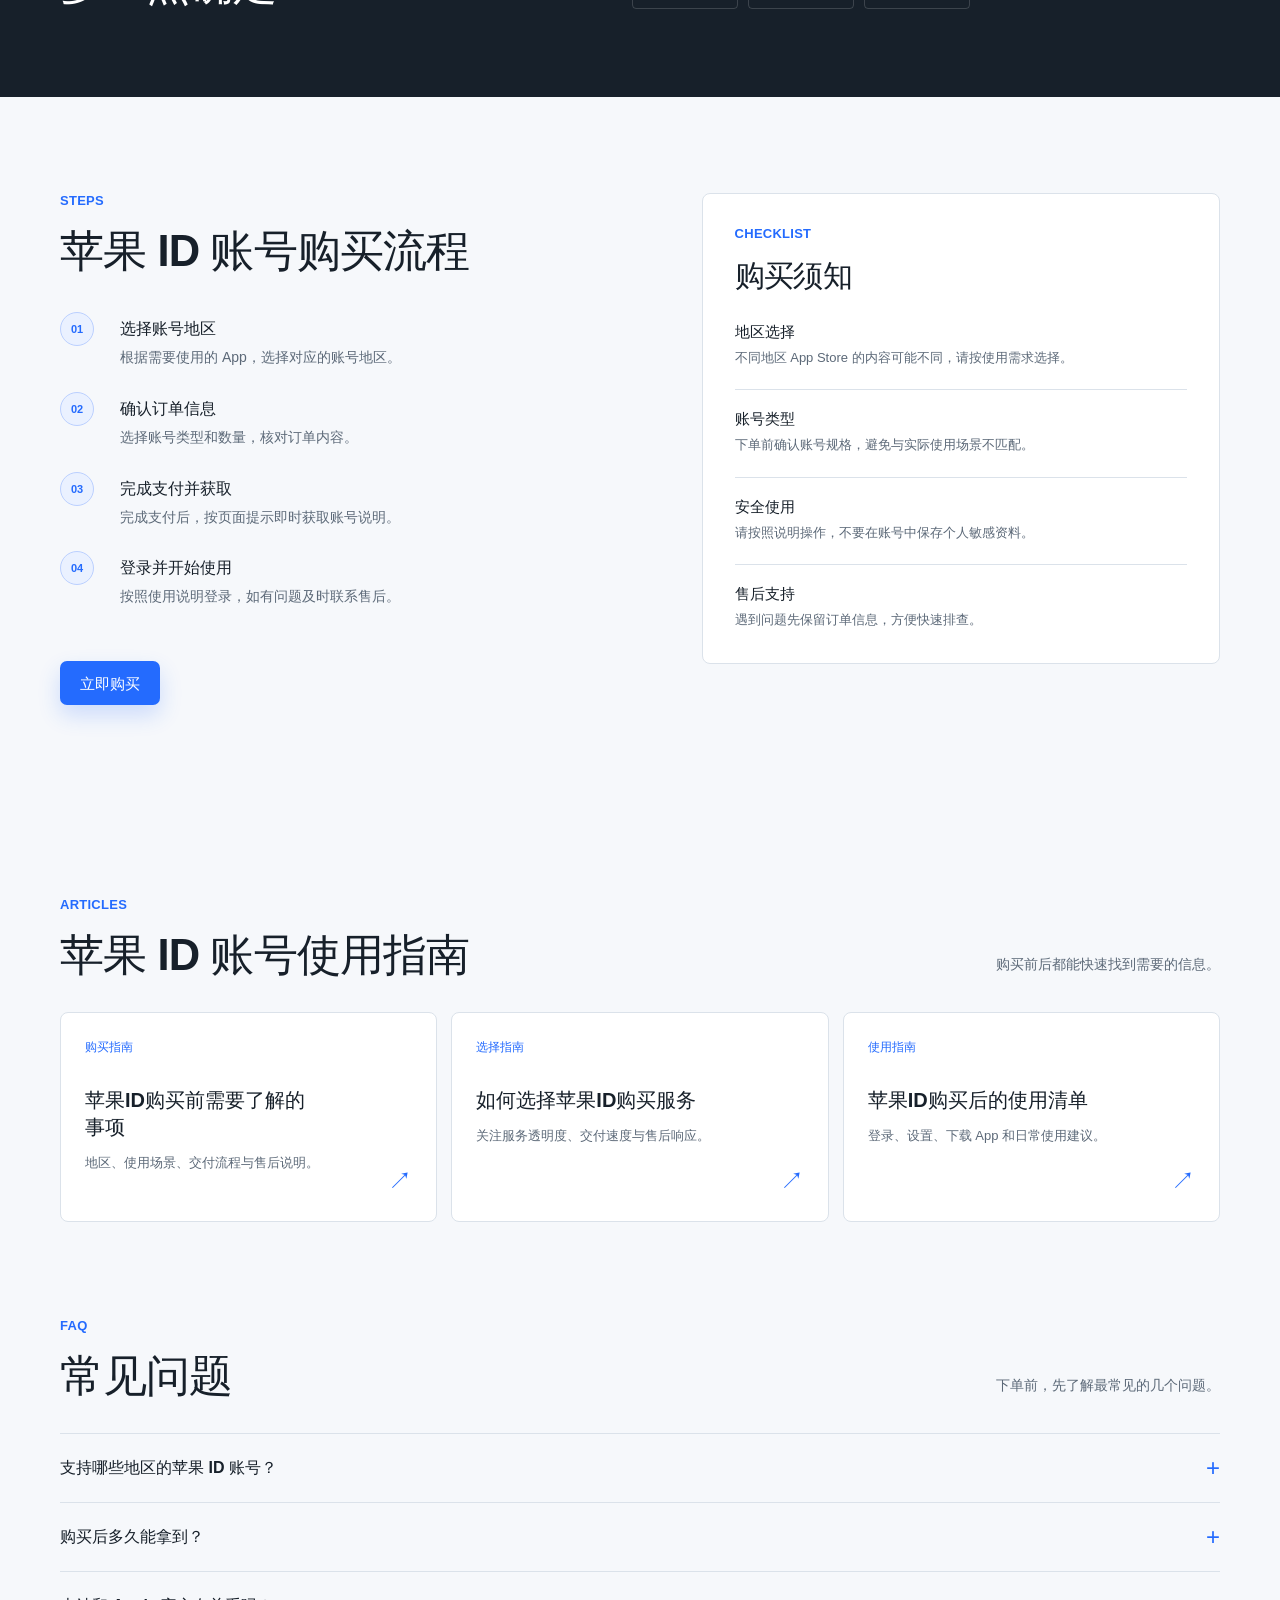
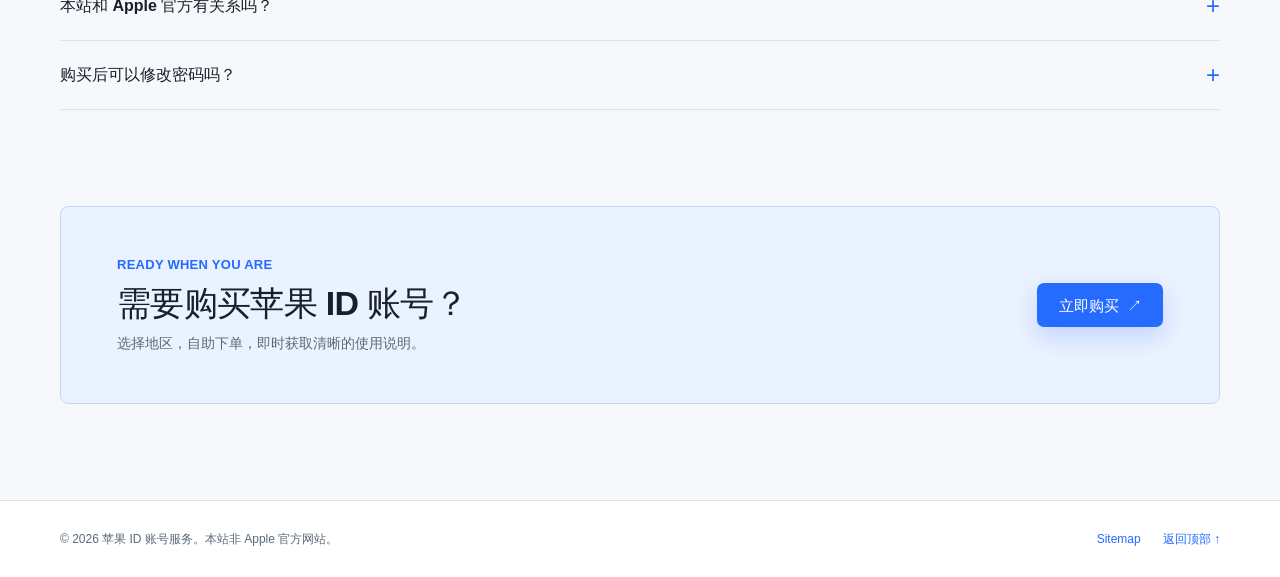
==== commit 732bc801: "Update index.html" ====
--- a/index.html
+++ b/index.html
@@ -6,7 +6,7 @@
     <meta name="description" content="苹果ID账号购买服务，提供美国、日本、韩国、香港等国外苹果ID与 apple id 账号、IOS账号购买，支持多地区自助下单、快速交付与售后说明。">
     <meta name="subtitle" content="多地区国外苹果ID与IOS账号自助购买服务">
     <meta name="keywords" content="苹果ID账号, apple id, IOS账号, 购买, 国外苹果ID">
-    <meta property="og:title" content="苹果ID账号购买 - 各地区苹果ID自助下单 | 安全售后保障">
+    <meta property="og:title" content="苹果ID账号购买">
     <meta property="og:description" content="多地区国外苹果ID与IOS账号自助购买服务，支持苹果ID账号购买、快速交付与售后说明。">
     <meta property="og:type" content="website">
     <meta name="theme-color" content="#f6f8fb">
@@ -18,10 +18,10 @@
 
     <header class="site-header">
       <div class="container header-inner">
-        <a class="brand" href="./" aria-label="苹果 ID 账号购买首页">
+        <a class="brand" href="./" aria-label="苹果 ID 账号服务首页">
           <span class="brand-mark" aria-hidden="true">ID</span>
           <span class="brand-copy">
-            <strong>苹果 ID 账号购买</strong>
+            <strong>苹果 ID 账号服务</strong>
             <small>多地区 · 自助下单</small>
           </span>
         </a>
@@ -29,7 +29,7 @@
           <a href="#service">服务</a>
           <a href="#guide">流程</a>
           <a href="#faq">问答</a>
-          <a class="button button-small button-primary purchase-link" data-purchase-link href="https://www.wcfaka.com/links/9208B80D">立即购买</a>
+          <a class="button button-small button-primary purchase-link" data-purchase-link href="https://example.com/">立即购买</a>
         </nav>
       </div>
     </header>
@@ -41,7 +41,7 @@
           <h1 id="hero-title">苹果 ID 账号购买，<br><span>各地区账号自助下单</span></h1>
           <p class="hero-description">提供中国、美国、日本、韩国、香港等多地区苹果 ID 账号服务。自助选择地区，快速完成下单，交付说明清晰，售后问题及时响应。</p>
           <div class="hero-actions">
-            <a class="button button-primary purchase-link" data-purchase-link href="https://www.wcfaka.com/links/9208B80D">立即购买</a>
+            <a class="button button-primary purchase-link" data-purchase-link href="https://example.com/">立即购买</a>
             <a class="button button-secondary" href="#guide">查看购买流程</a>
           </div>
           <dl class="hero-stats" aria-label="服务特点">
@@ -128,7 +128,7 @@
             <li><span>03</span><div><strong>完成支付并获取</strong><p>完成支付后，按页面提示即时获取账号说明。</p></div></li>
             <li><span>04</span><div><strong>登录并开始使用</strong><p>按照使用说明登录，如有问题及时联系售后。</p></div></li>
           </ol>
-          <a class="button button-primary purchase-link" data-purchase-link href="https://www.wcfaka.com/links/9208B80D">立即购买</a>
+          <a class="button button-primary purchase-link" data-purchase-link href="https://example.com/">立即购买</a>
         </div>
         <aside class="info-panel" aria-labelledby="notice-title">
           <p class="section-kicker">CHECKLIST</p>
@@ -179,7 +179,7 @@
           <h2 id="cta-title">需要购买苹果 ID 账号？</h2>
           <p>选择地区，自助下单，即时获取清晰的使用说明。</p>
         </div>
-        <a class="button button-primary purchase-link" data-purchase-link href="https://www.wcfaka.com/links/9208B80D">立即购买 <span aria-hidden="true">↗</span></a>
+        <a class="button button-primary purchase-link" data-purchase-link href="https://example.com/">立即购买 <span aria-hidden="true">↗</span></a>
       </section>
     </main>
 
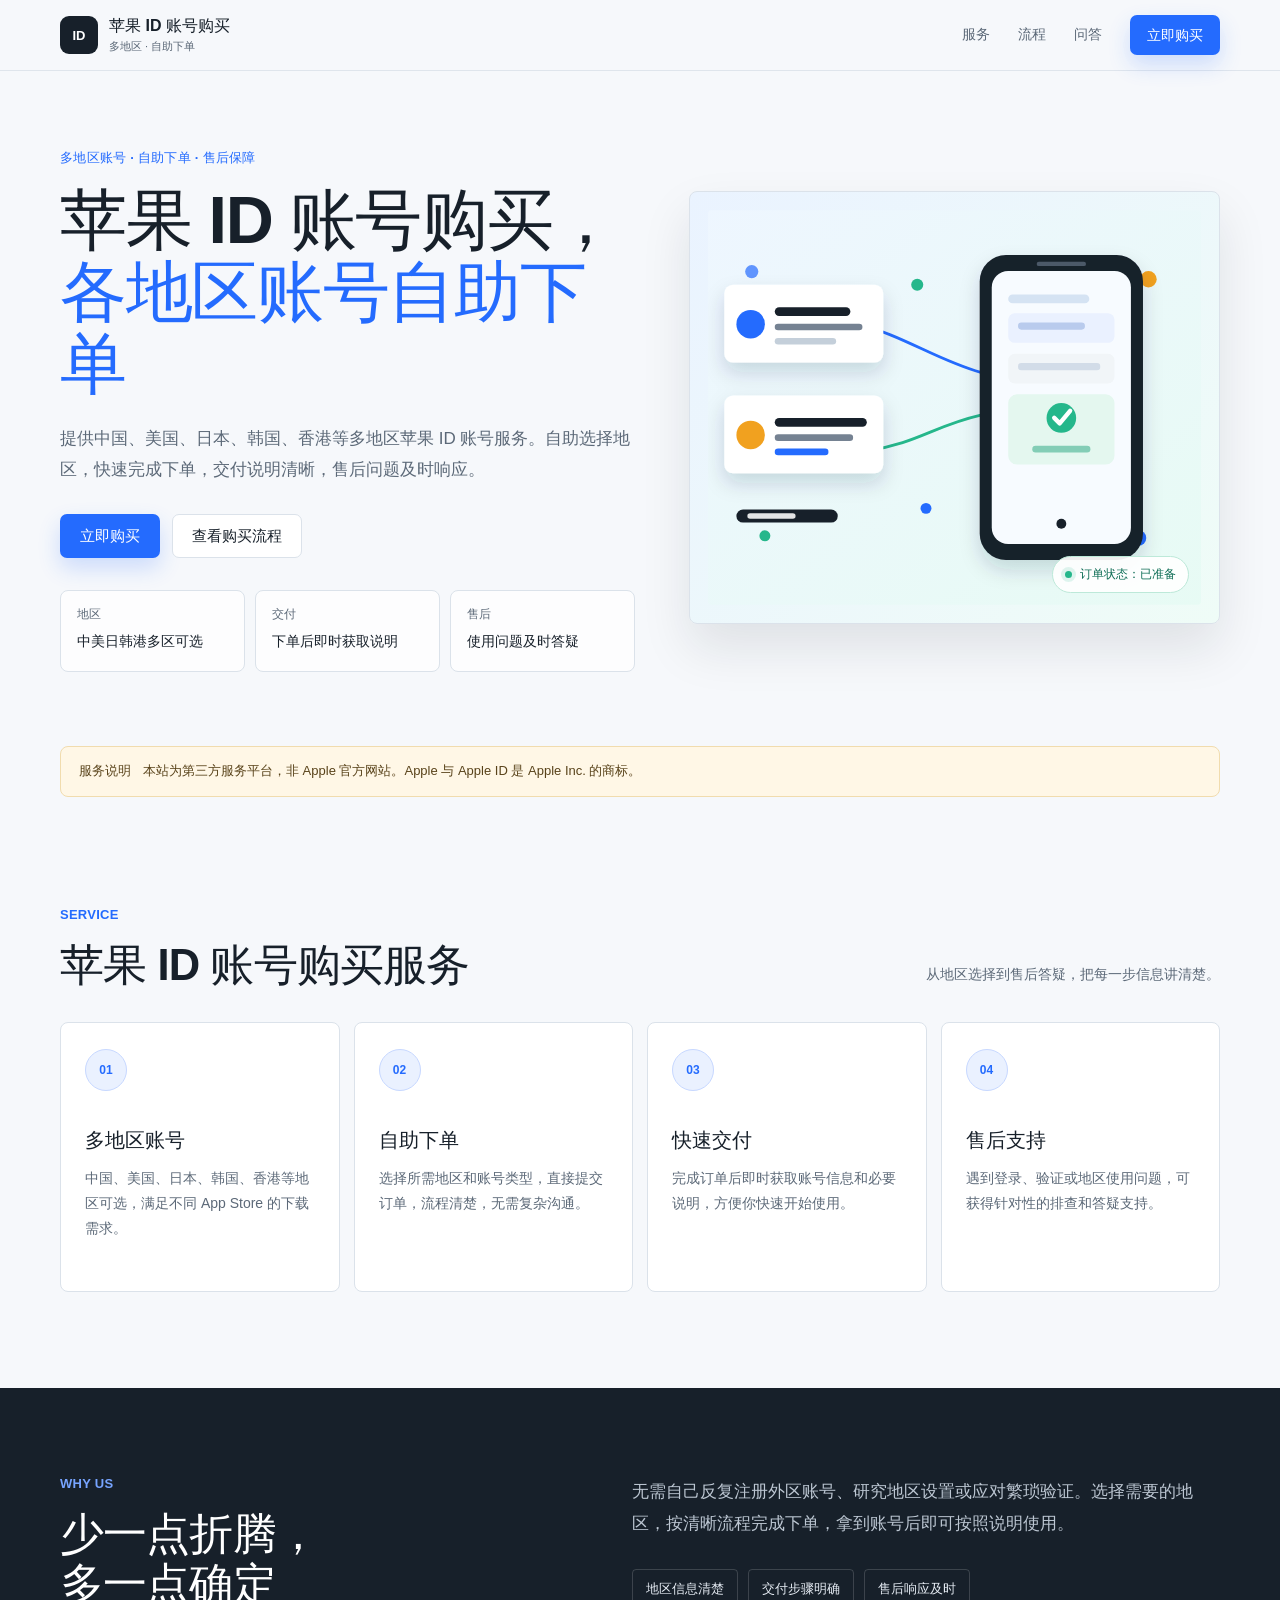
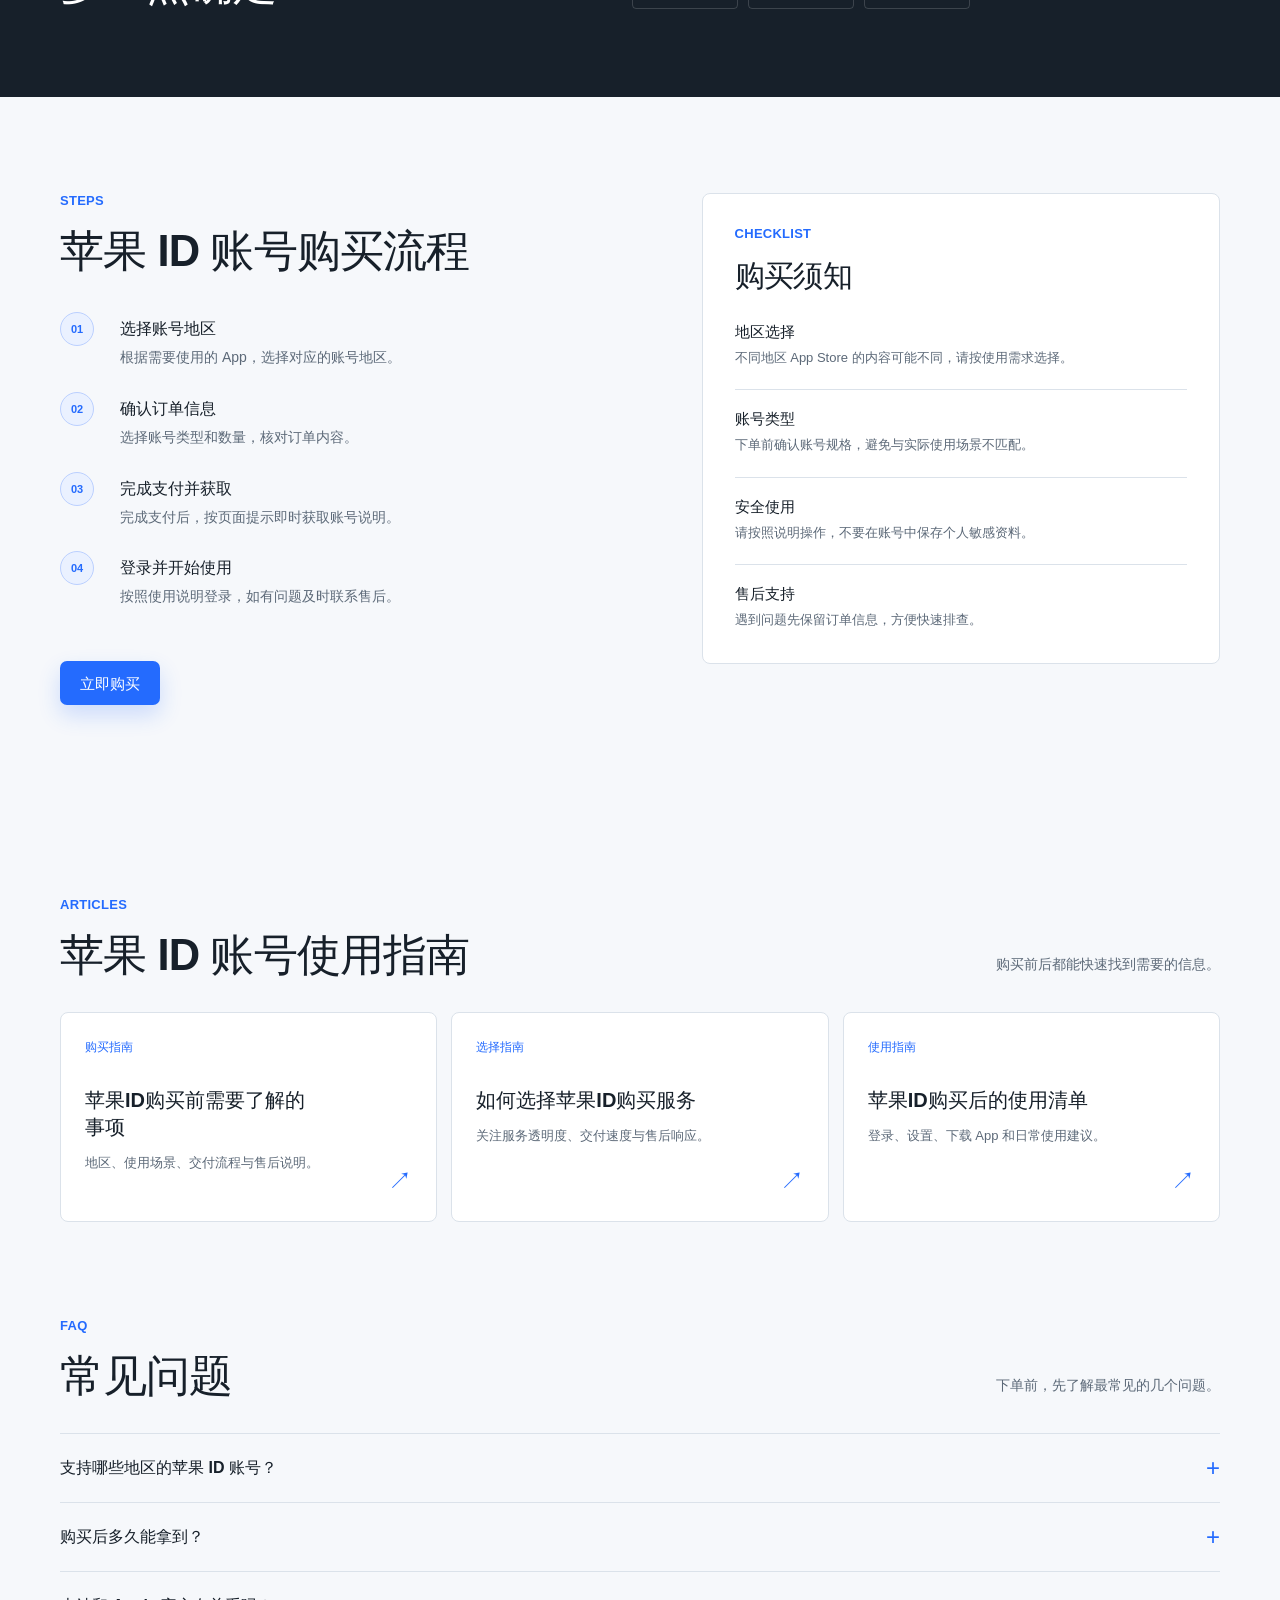
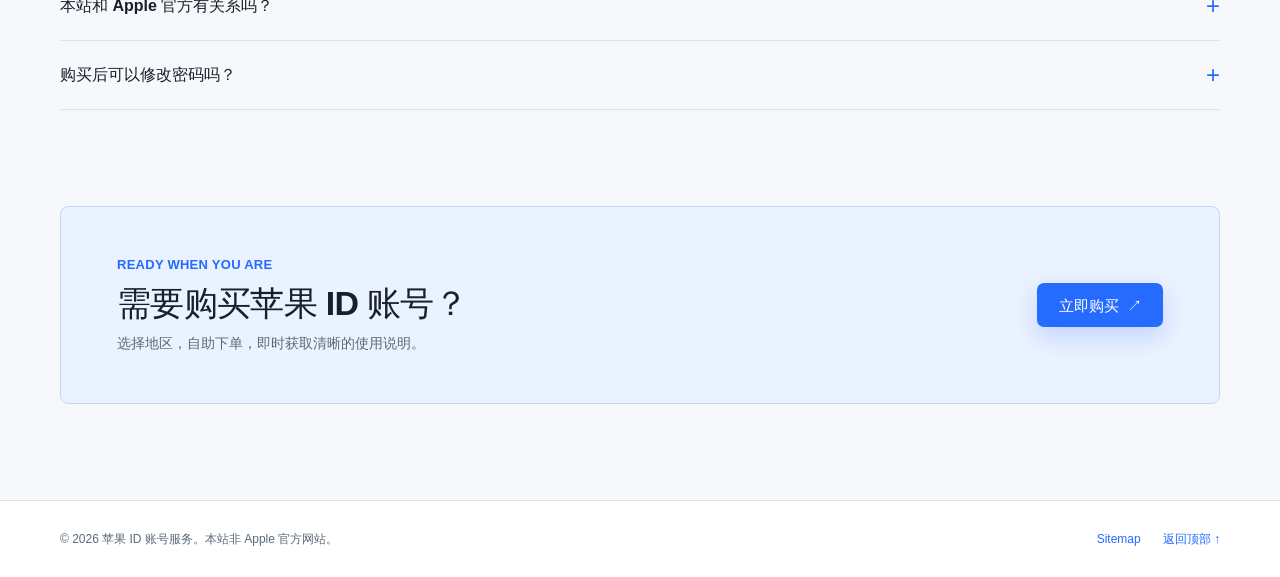
==== commit f2abd97e: "Update index.html" ====
--- a/index.html
+++ b/index.html
@@ -3,14 +3,14 @@
   <head>
     <meta charset="utf-8">
     <meta name="viewport" content="width=device-width, initial-scale=1">
-    <meta name="description" content="苹果ID账号购买服务，提供美国、日本、韩国、香港等国外苹果ID与 apple id 账号、IOS账号购买，支持多地区自助下单、快速交付与售后说明。">
+    <meta name="description" content="苹果ID账号购买平台，提供美国、日本、韩国、香港等国外苹果ID与 apple id 账号、IOS账号购买，支持多地区自助下单、快速交付与售后说明。">
     <meta name="subtitle" content="多地区国外苹果ID与IOS账号自助购买服务">
     <meta name="keywords" content="苹果ID账号, apple id, IOS账号, 购买, 国外苹果ID">
     <meta property="og:title" content="苹果ID账号购买">
     <meta property="og:description" content="多地区国外苹果ID与IOS账号自助购买服务，支持苹果ID账号购买、快速交付与售后说明。">
     <meta property="og:type" content="website">
     <meta name="theme-color" content="#f6f8fb">
-    <title>苹果ID账号购买</title>
+    <title>苹果ID账号购买- 各地区苹果ID自助下单 |AppleID 安全售后保障 </title>
     <link rel="stylesheet" href="styles.css">
   </head>
   <body>
@@ -21,7 +21,7 @@
         <a class="brand" href="./" aria-label="苹果 ID 账号服务首页">
           <span class="brand-mark" aria-hidden="true">ID</span>
           <span class="brand-copy">
-            <strong>苹果 ID 账号服务</strong>
+            <strong>苹果 ID 账号购买</strong>
             <small>多地区 · 自助下单</small>
           </span>
         </a>
